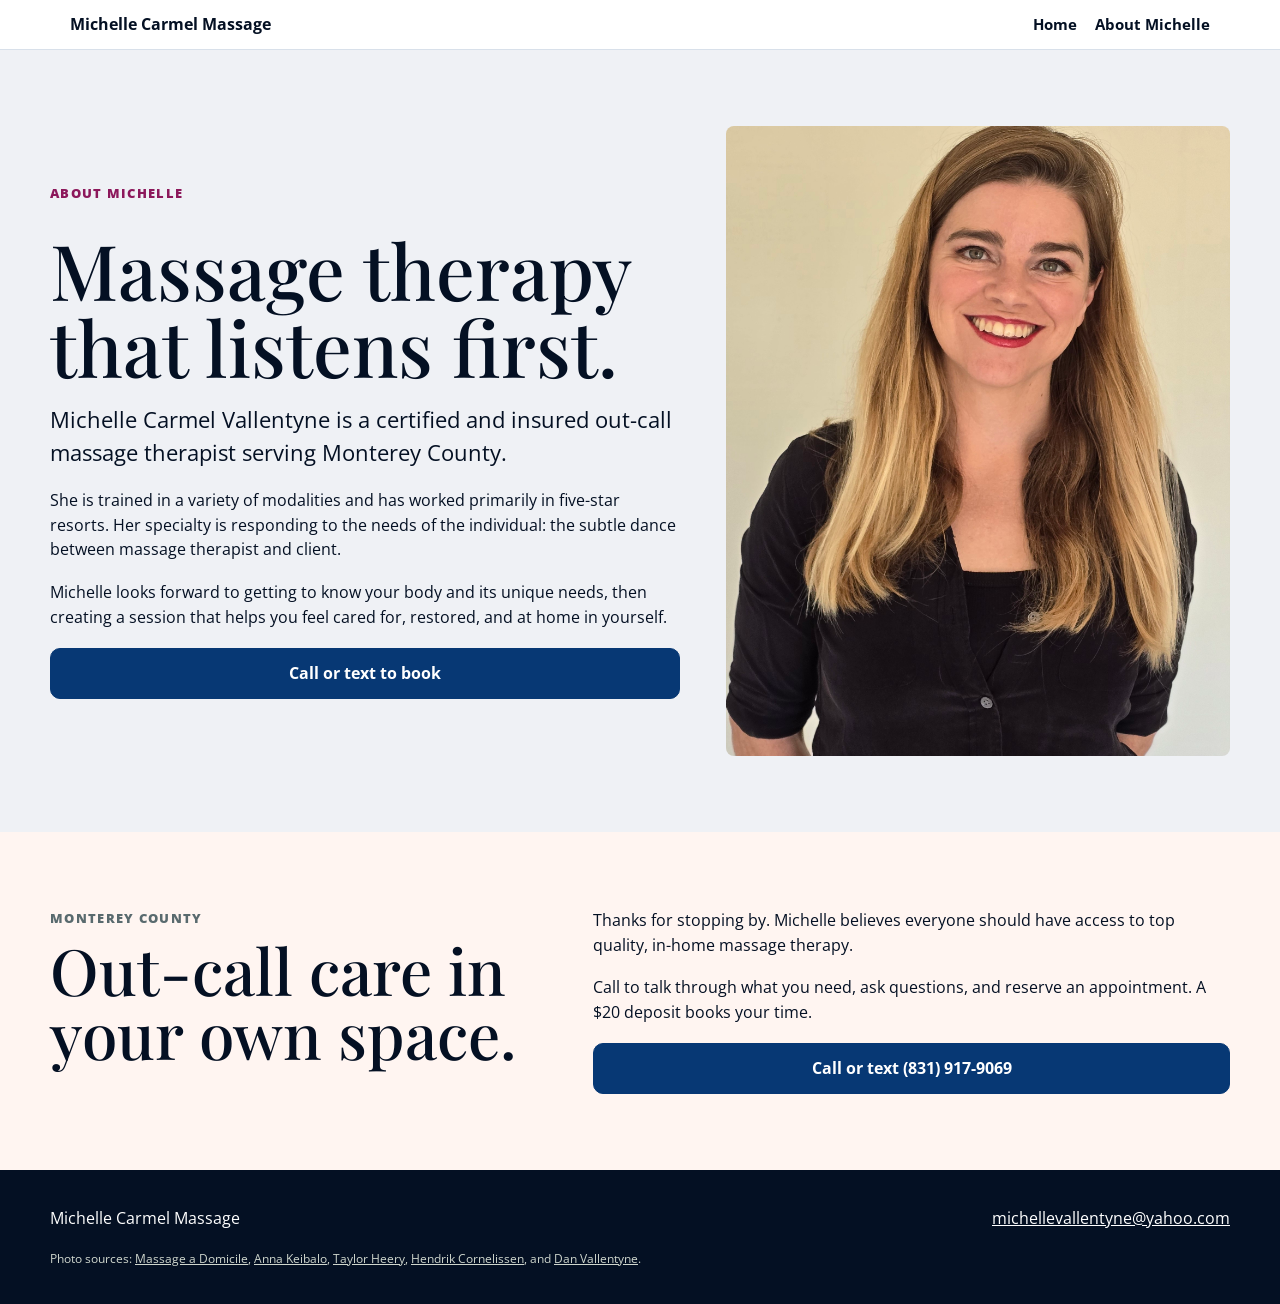
==== about/index.html @ 3d101196 "Build Michelle Carmel Massage site" ====
<!doctype html>
<html lang="en">
<head>
  <meta charset="utf-8">
  <meta name="viewport" content="width=device-width, initial-scale=1">
  <title>About Michelle | Michelle Carmel Massage</title>
  <meta name="description" content="Meet Michelle Carmel Vallentyne, a certified and insured out-call massage therapist serving Monterey County.">
  <link rel="preconnect" href="https://fonts.googleapis.com">
  <link rel="preconnect" href="https://fonts.gstatic.com" crossorigin>
  <link href="https://fonts.googleapis.com/css2?family=Open+Sans:wght@400;600;700&amp;family=Playfair+Display:wght@500;600&amp;display=swap" rel="stylesheet">
  <link rel="stylesheet" href="../styles.css">
</head>
<body>
  <header class="site-header">
    <nav class="nav" aria-label="Primary navigation">
      <a class="brand" href="/">
        <span>Michelle Carmel Massage</span>
      </a>
      <div class="nav-links">
        <a href="/">Home</a>
        <a href="/about/">About Michelle</a>
      </div>
    </nav>
  </header>

  <main>
    <section class="section">
      <div class="container split">
        <div class="copy">
          <p class="eyebrow">About Michelle</p>
          <h1>Massage therapy that listens first.</h1>
          <p class="lead">Michelle Carmel Vallentyne is a certified and insured out-call massage therapist serving Monterey County.</p>
          <p>She is trained in a variety of modalities and has worked primarily in five-star resorts. Her specialty is responding to the needs of the individual: the subtle dance between massage therapist and client.</p>
          <p>Michelle looks forward to getting to know your body and its unique needs, then creating a session that helps you feel cared for, restored, and at home in yourself.</p>
          <a class="button" href="tel:8319179069">Call or text to book</a>
        </div>
        <img src="../media/michelle-portrait-upright.jpg" alt="Michelle Carmel Vallentyne">
      </div>
    </section>

    <section class="section alt">
      <div class="container two-column-text">
        <div>
          <p class="eyebrow">Monterey County</p>
          <h2>Out-call care in your own space.</h2>
        </div>
        <div class="copy">
          <p>Thanks for stopping by. Michelle believes everyone should have access to top quality, in-home massage therapy.</p>
          <p>Call to talk through what you need, ask questions, and reserve an appointment. A $20 deposit books your time.</p>
          <a class="button" href="tel:8319179069">Call or text (831) 917-9069</a>
        </div>
      </div>
    </section>
  </main>

  <footer class="footer">
    <div class="footer-inner">
      <p>Michelle Carmel Massage</p>
      <p><a href="mailto:michellevallentyne@yahoo.com">michellevallentyne@yahoo.com</a></p>
    </div>
    <p class="photo-sources">Photo sources: <a href="https://unsplash.com/photos/massage-is-being-administered-to-a-persons-back-nMVUTY8_gGw">Massage a Domicile</a>, <a href="https://unsplash.com/photos/a-woman-getting-a-foot-massage-from-a-foot-massager-QMgwloa7nQs">Anna Keibalo</a>, <a href="https://unsplash.com/photos/a-woman-laying-on-a-bed-with-hot-stones-on-her-back-_TyrA1RUaiI">Taylor Heery</a>, <a href="https://unsplash.com/photos/sea-waves-on-rock-formation-during-sunrise-eTUSt12fhZY">Hendrik Cornelissen</a>, and <a href="https://photos.google.com/share/AF1QipM1lYgIzQpZOuhpBR0-gj-J_03DL9Nnvnro2id6R2sSTR1xPQQIapzrpnLm9ZrqXQ/photo/AF1QipNnfD1pW17qtRT4gAIb4eRQd_qv3zeB-kaf-RzP?key=SUZTOVNMYjc1VV9HenpOQmlERFlaQzlWWjZFb09R">Dan Vallentyne</a>.</p>
  </footer>
</body>
</html>
---- styles.css ----
:root {
  --bg: #eff1f5;
  --ink: #041023;
  --muted: #596a6e;
  --green: #073874;
  --green-2: #05254d;
  --clay: #8c185b;
  --gold: #11aad6;
  --line: #d8e0ea;
  --white: #ffffff;
  --shadow: 0 16px 36px rgba(4, 16, 35, 0.08);
}

* {
  box-sizing: border-box;
}

body {
  margin: 0;
  background: var(--bg);
  color: var(--ink);
  font-family: "Open Sans", Arial, sans-serif;
  line-height: 1.55;
}

img {
  display: block;
  max-width: 100%;
}

a {
  color: inherit;
}

.site-header {
  position: sticky;
  top: 0;
  z-index: 10;
  background: var(--white);
  border-bottom: 1px solid var(--line);
}

.nav {
  align-items: center;
  display: flex;
  gap: 24px;
  justify-content: space-between;
  margin: 0 auto;
  max-width: 1180px;
  padding: 12px 20px;
}

.brand {
  align-items: center;
  display: flex;
  gap: 14px;
  text-decoration: none;
}

.brand span {
  display: block;
  font-size: 1rem;
  font-weight: 700;
  letter-spacing: 0;
}

.nav-links {
  align-items: center;
  display: flex;
  flex-wrap: wrap;
  gap: 18px;
  justify-content: flex-end;
}

.nav-links a {
  font-size: 0.95rem;
  font-weight: 700;
  text-decoration: none;
}

.button {
  align-items: center;
  background: var(--green);
  border: 1px solid var(--green);
  border-radius: 10px;
  color: var(--white);
  display: inline-flex;
  font-weight: 700;
  justify-content: center;
  min-height: 48px;
  padding: 12px 22px;
  text-decoration: none;
}

.button.secondary {
  background: transparent;
  color: var(--green);
}

.hero {
  background-image: linear-gradient(rgba(4, 16, 35, 0.16), rgba(4, 16, 35, 0.38)), url("media/back-massage.jpg");
  background-position: center 46%;
  background-size: cover;
  color: var(--white);
  min-height: min(720px, 76vh);
  position: relative;
}

.hero::before {
  content: none;
}

.hero-content {
  align-items: flex-start;
  display: flex;
  flex-direction: column;
  gap: 18px;
  justify-content: flex-end;
  margin: 0 auto;
  max-width: 1180px;
  min-height: min(700px, 76vh);
  padding: 110px 20px 70px;
  position: relative;
}

.hero .hero-content {
  align-items: center;
  justify-content: center;
  max-width: 1180px;
  min-height: min(720px, 76vh);
  padding: 96px 20px 72px;
  text-align: center;
}

.hero-logo {
  filter: drop-shadow(0 10px 34px rgba(4, 16, 35, 0.28));
  width: min(680px, 82vw);
}

.hero-copy {
  color: var(--white);
  font-size: clamp(1.08rem, 2vw, 1.35rem);
  max-width: 700px;
  text-shadow: 0 2px 18px rgba(4, 16, 35, 0.42);
}

.eyebrow {
  color: var(--clay);
  font-size: 0.82rem;
  font-weight: 800;
  letter-spacing: 0.1em;
  margin: 0 0 10px;
  text-transform: uppercase;
}

.hero .eyebrow {
  color: var(--clay);
}

h1,
h2,
h3 {
  font-family: "Playfair Display", Georgia, "Times New Roman", serif;
  font-weight: 500;
  letter-spacing: 0;
  line-height: 1;
  margin: 0;
}

h1 {
  font-size: clamp(3.1rem, 7vw, 6.25rem);
  max-width: 820px;
}

.copy h1 {
  font-size: clamp(2.6rem, 6vw, 4.8rem);
}

h2 {
  font-size: clamp(2rem, 5vw, 4.2rem);
}

h3 {
  font-size: 1.55rem;
}

p {
  margin: 0;
}

.lead {
  font-size: clamp(1.08rem, 2vw, 1.35rem);
  max-width: 680px;
}

.section {
  padding: 76px 20px;
}

.section.alt {
  background: #fff5f1;
  color: var(--ink);
}

.container {
  margin: 0 auto;
  max-width: 1180px;
}

.section-heading {
  align-items: end;
  display: grid;
  gap: 22px;
  grid-template-columns: minmax(0, 1.1fr) minmax(260px, 0.6fr);
  margin-bottom: 34px;
}

.section-heading p {
  color: var(--muted);
}

.alt .section-heading p,
.alt .eyebrow {
  color: var(--muted);
}

.treatment-grid {
  display: grid;
  gap: 22px;
  grid-template-columns: repeat(3, minmax(0, 1fr));
}

.card {
  background: var(--white);
  border: 1px solid var(--line);
  border-radius: 8px;
  overflow: hidden;
}

.card img {
  aspect-ratio: 4 / 3;
  height: auto;
  object-fit: cover;
  width: 100%;
}

.card-body {
  display: grid;
  gap: 14px;
  padding: 24px;
}

.price {
  color: var(--clay);
  font-size: 0.95rem;
  font-weight: 800;
  letter-spacing: 0.08em;
  text-transform: uppercase;
}

.split {
  align-items: center;
  display: grid;
  gap: 46px;
  grid-template-columns: minmax(0, 1fr) minmax(320px, 0.8fr);
}

.split.reverse {
  grid-template-columns: minmax(320px, 0.8fr) minmax(0, 1fr);
}

.split img {
  aspect-ratio: 4 / 5;
  border-radius: 8px;
  height: auto;
  object-fit: cover;
  width: 100%;
}

.copy {
  display: grid;
  gap: 18px;
}

.copy ul,
.details-list {
  display: grid;
  gap: 12px;
  margin: 0;
  padding-left: 20px;
}

.callout {
  background: var(--white);
  border-block: 1px solid var(--line);
  padding: 42px 20px;
}

.callout-inner {
  align-items: center;
  display: flex;
  gap: 24px;
  justify-content: space-between;
  margin: 0 auto;
  max-width: 1180px;
}

.callout h2 {
  font-size: clamp(1.8rem, 4vw, 3.2rem);
}

.footer {
  background: #041023;
  color: var(--white);
  padding: 36px 20px;
}

.footer-inner {
  align-items: center;
  display: flex;
  gap: 20px;
  justify-content: space-between;
  margin: 0 auto;
  max-width: 1180px;
}

.photo-sources {
  color: #cfd6cd;
  font-size: 0.78rem;
  line-height: 1.55;
  margin: 18px auto 0;
  max-width: 1180px;
}

.photo-sources a {
  color: inherit;
}

.page-hero {
  background-position: center;
  background-size: cover;
  color: var(--white);
  min-height: 460px;
  position: relative;
}

.page-hero::before {
  background: rgba(4, 16, 35, 0.5);
  content: "";
  inset: 0;
  position: absolute;
}

.page-hero .eyebrow {
  color: #d8e0ea;
}

.page-hero .hero-content {
  min-height: 460px;
}

.two-column-text {
  display: grid;
  gap: 34px;
  grid-template-columns: minmax(0, 0.8fr) minmax(0, 1fr);
}

.detail-panel {
  border-top: 1px solid var(--line);
  display: grid;
  gap: 18px;
  padding-top: 24px;
}

@media (max-width: 820px) {
  .nav,
  .nav-links,
  .callout-inner,
  .footer-inner {
    align-items: flex-start;
    flex-direction: column;
  }

  .nav-links {
    gap: 12px;
  }

  .section-heading,
  .split,
  .split.reverse,
  .treatment-grid,
  .two-column-text {
    grid-template-columns: 1fr;
  }

  .hero {
    background-position: center top;
    min-height: 540px;
  }

  .hero .hero-content {
    min-height: 540px;
    padding: 72px 20px 56px;
  }

  .hero-logo {
    width: min(520px, 88vw);
  }

  .section {
    padding: 58px 20px;
  }
}
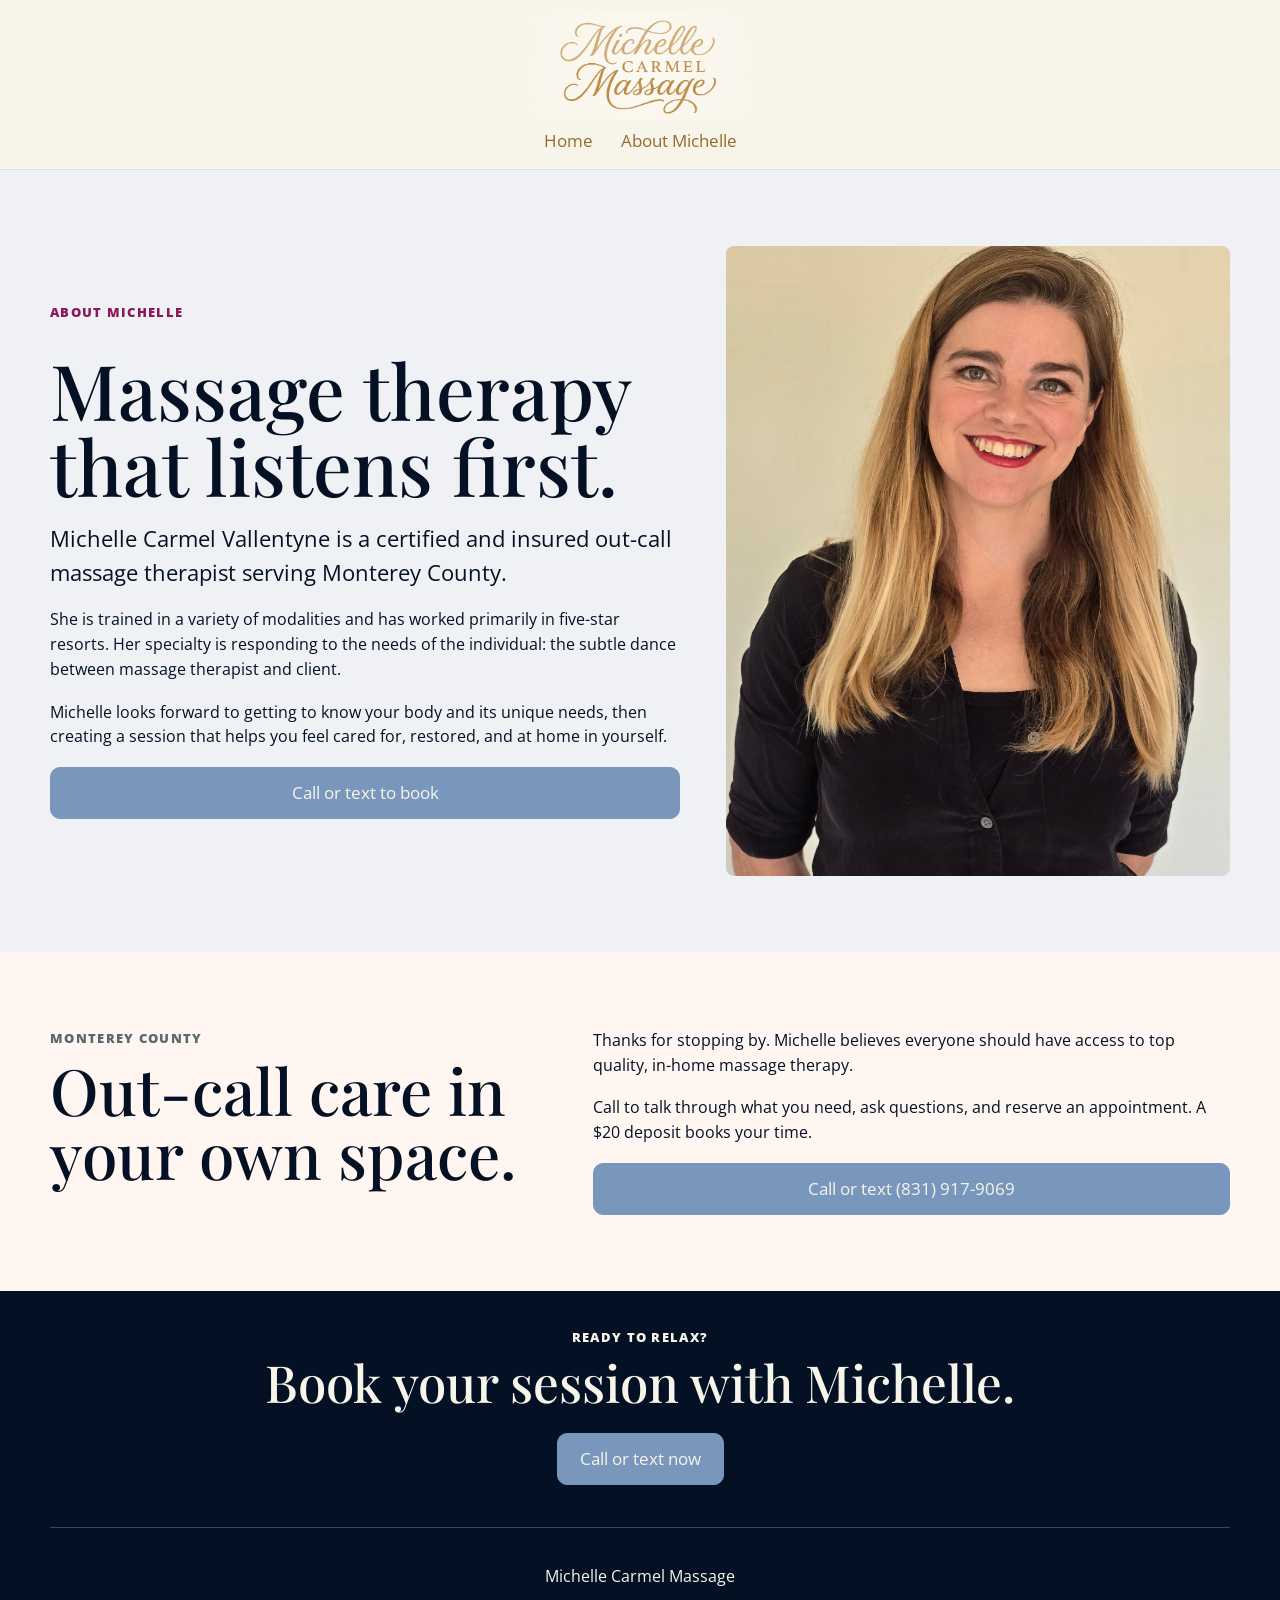
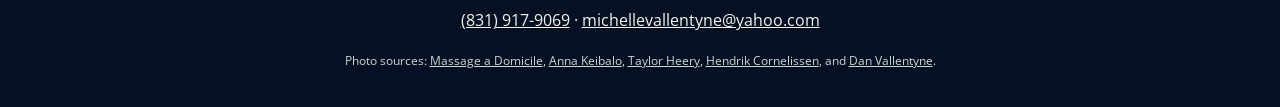
==== commit 2f4aad92: "Refine site navigation and footer" ====
--- a/about/index.html
+++ b/about/index.html
@@ -7,14 +7,14 @@
   <meta name="description" content="Meet Michelle Carmel Vallentyne, a certified and insured out-call massage therapist serving Monterey County.">
   <link rel="preconnect" href="https://fonts.googleapis.com">
   <link rel="preconnect" href="https://fonts.gstatic.com" crossorigin>
-  <link href="https://fonts.googleapis.com/css2?family=Open+Sans:wght@400;600;700&amp;family=Playfair+Display:wght@500;600&amp;display=swap" rel="stylesheet">
+  <link href="https://fonts.googleapis.com/css2?family=Great+Vibes&amp;family=Open+Sans:wght@400;600;700&amp;family=Playfair+Display:wght@500;600&amp;display=swap" rel="stylesheet">
   <link rel="stylesheet" href="../styles.css">
 </head>
 <body>
   <header class="site-header">
     <nav class="nav" aria-label="Primary navigation">
-      <a class="brand" href="/">
-        <span>Michelle Carmel Massage</span>
+      <a class="nav-logo-link" href="/">
+        <img class="nav-logo" src="../media/logo.png" alt="Michelle Carmel Massage">
       </a>
       <div class="nav-links">
         <a href="/">Home</a>
@@ -54,11 +54,19 @@
   </main>
 
   <footer class="footer">
+    <div class="callout-inner footer-callout">
+      <div>
+        <p class="eyebrow">Ready to relax?</p>
+        <h2>Book your session with Michelle.</h2>
+      </div>
+      <a class="button" href="tel:8319179069">Call or text now</a>
+    </div>
     <div class="footer-inner">
       <p>Michelle Carmel Massage</p>
-      <p><a href="mailto:michellevallentyne@yahoo.com">michellevallentyne@yahoo.com</a></p>
+      <p><a href="tel:8319179069">(831) 917-9069</a> · <a href="mailto:michellevallentyne@yahoo.com">michellevallentyne@yahoo.com</a></p>
     </div>
     <p class="photo-sources">Photo sources: <a href="https://unsplash.com/photos/massage-is-being-administered-to-a-persons-back-nMVUTY8_gGw">Massage a Domicile</a>, <a href="https://unsplash.com/photos/a-woman-getting-a-foot-massage-from-a-foot-massager-QMgwloa7nQs">Anna Keibalo</a>, <a href="https://unsplash.com/photos/a-woman-laying-on-a-bed-with-hot-stones-on-her-back-_TyrA1RUaiI">Taylor Heery</a>, <a href="https://unsplash.com/photos/sea-waves-on-rock-formation-during-sunrise-eTUSt12fhZY">Hendrik Cornelissen</a>, and <a href="https://photos.google.com/share/AF1QipM1lYgIzQpZOuhpBR0-gj-J_03DL9Nnvnro2id6R2sSTR1xPQQIapzrpnLm9ZrqXQ/photo/AF1QipNnfD1pW17qtRT4gAIb4eRQd_qv3zeB-kaf-RzP?key=SUZTOVNMYjc1VV9HenpOQmlERFlaQzlWWjZFb09R">Dan Vallentyne</a>.</p>
   </footer>
+  <script src="/nav.js" defer></script>
 </body>
 </html>
--- a/styles.css
+++ b/styles.css
@@ -2,13 +2,14 @@
   --bg: #eff1f5;
   --ink: #041023;
   --muted: #596a6e;
-  --green: #073874;
-  --green-2: #05254d;
+  --green: #7997bd;
+  --green-2: #5f7898;
   --clay: #8c185b;
   --gold: #11aad6;
   --line: #d8e0ea;
-  --white: #ffffff;
+  --white: #f7f5ea;
   --shadow: 0 16px 36px rgba(4, 16, 35, 0.08);
+  --compact-nav-height: 56px;
 }
 
 * {
@@ -43,38 +44,55 @@
 .nav {
   align-items: center;
   display: flex;
-  gap: 24px;
-  justify-content: space-between;
+  flex-direction: column;
+  gap: 8px;
+  justify-content: center;
   margin: 0 auto;
   max-width: 1180px;
-  padding: 12px 20px;
-}
-
-.brand {
-  align-items: center;
-  display: flex;
-  gap: 14px;
+  padding: 10px 20px 14px;
+  transition: gap 0.2s ease, padding 0.2s ease;
+}
+
+.nav-logo-link {
+  display: inline-flex;
+  max-height: 120px;
+  opacity: 1;
+  overflow: hidden;
   text-decoration: none;
-}
-
-.brand span {
-  display: block;
-  font-size: 1rem;
-  font-weight: 700;
-  letter-spacing: 0;
+  transform: translateY(0);
+  transition: max-height 0.24s ease, opacity 0.24s ease, transform 0.24s ease;
+}
+
+.nav-logo {
+  aspect-ratio: 2 / 1;
+  object-fit: cover;
+  width: min(220px, 62vw);
+}
+
+.site-header.logo-hidden .nav {
+  gap: 0;
+  padding-block: 14px;
+}
+
+.site-header.logo-hidden .nav-logo-link {
+  max-height: 0;
+  opacity: 0;
+  pointer-events: none;
+  transform: translateY(-8px);
 }
 
 .nav-links {
   align-items: center;
   display: flex;
   flex-wrap: wrap;
-  gap: 18px;
-  justify-content: flex-end;
+  gap: 28px;
+  justify-content: center;
 }
 
 .nav-links a {
-  font-size: 0.95rem;
-  font-weight: 700;
+  color: #946a2f;
+  font-size: 1.08rem;
+  font-weight: 400;
   text-decoration: none;
 }
 
@@ -85,7 +103,8 @@
   border-radius: 10px;
   color: var(--white);
   display: inline-flex;
-  font-weight: 700;
+  font-size: 1.05rem;
+  font-weight: 400;
   justify-content: center;
   min-height: 48px;
   padding: 12px 22px;
@@ -102,7 +121,7 @@
   background-position: center 46%;
   background-size: cover;
   color: var(--white);
-  min-height: min(720px, 76vh);
+  min-height: calc(100svh - var(--compact-nav-height));
   position: relative;
 }
 
@@ -125,10 +144,10 @@
 
 .hero .hero-content {
   align-items: center;
-  justify-content: center;
-  max-width: 1180px;
-  min-height: min(720px, 76vh);
-  padding: 96px 20px 72px;
+  justify-content: flex-start;
+  max-width: 1180px;
+  min-height: calc(100svh - var(--compact-nav-height));
+  padding: 48px 20px 72px;
   text-align: center;
 }
 
@@ -290,12 +309,6 @@
   padding-left: 20px;
 }
 
-.callout {
-  background: var(--white);
-  border-block: 1px solid var(--line);
-  padding: 42px 20px;
-}
-
 .callout-inner {
   align-items: center;
   display: flex;
@@ -305,23 +318,37 @@
   max-width: 1180px;
 }
 
-.callout h2 {
-  font-size: clamp(1.8rem, 4vw, 3.2rem);
-}
-
 .footer {
   background: #041023;
   color: var(--white);
   padding: 36px 20px;
 }
 
+.footer-callout {
+  align-items: center;
+  border-bottom: 1px solid rgba(247, 245, 234, 0.24);
+  flex-direction: column;
+  margin-bottom: 36px;
+  padding-bottom: 42px;
+  text-align: center;
+}
+
+.footer-callout .eyebrow {
+  color: var(--white);
+}
+
+.footer-callout h2 {
+  font-size: clamp(1.8rem, 4vw, 3.2rem);
+}
+
 .footer-inner {
   align-items: center;
-  display: flex;
+  display: grid;
   gap: 20px;
-  justify-content: space-between;
+  justify-items: center;
   margin: 0 auto;
   max-width: 1180px;
+  text-align: center;
 }
 
 .photo-sources {
@@ -330,6 +357,7 @@
   line-height: 1.55;
   margin: 18px auto 0;
   max-width: 1180px;
+  text-align: center;
 }
 
 .photo-sources a {
@@ -395,12 +423,12 @@
 
   .hero {
     background-position: center top;
-    min-height: 540px;
+    min-height: max(460px, calc(100svh - var(--compact-nav-height)));
   }
 
   .hero .hero-content {
-    min-height: 540px;
-    padding: 72px 20px 56px;
+    min-height: max(460px, calc(100svh - var(--compact-nav-height)));
+    padding: 40px 20px 56px;
   }
 
   .hero-logo {
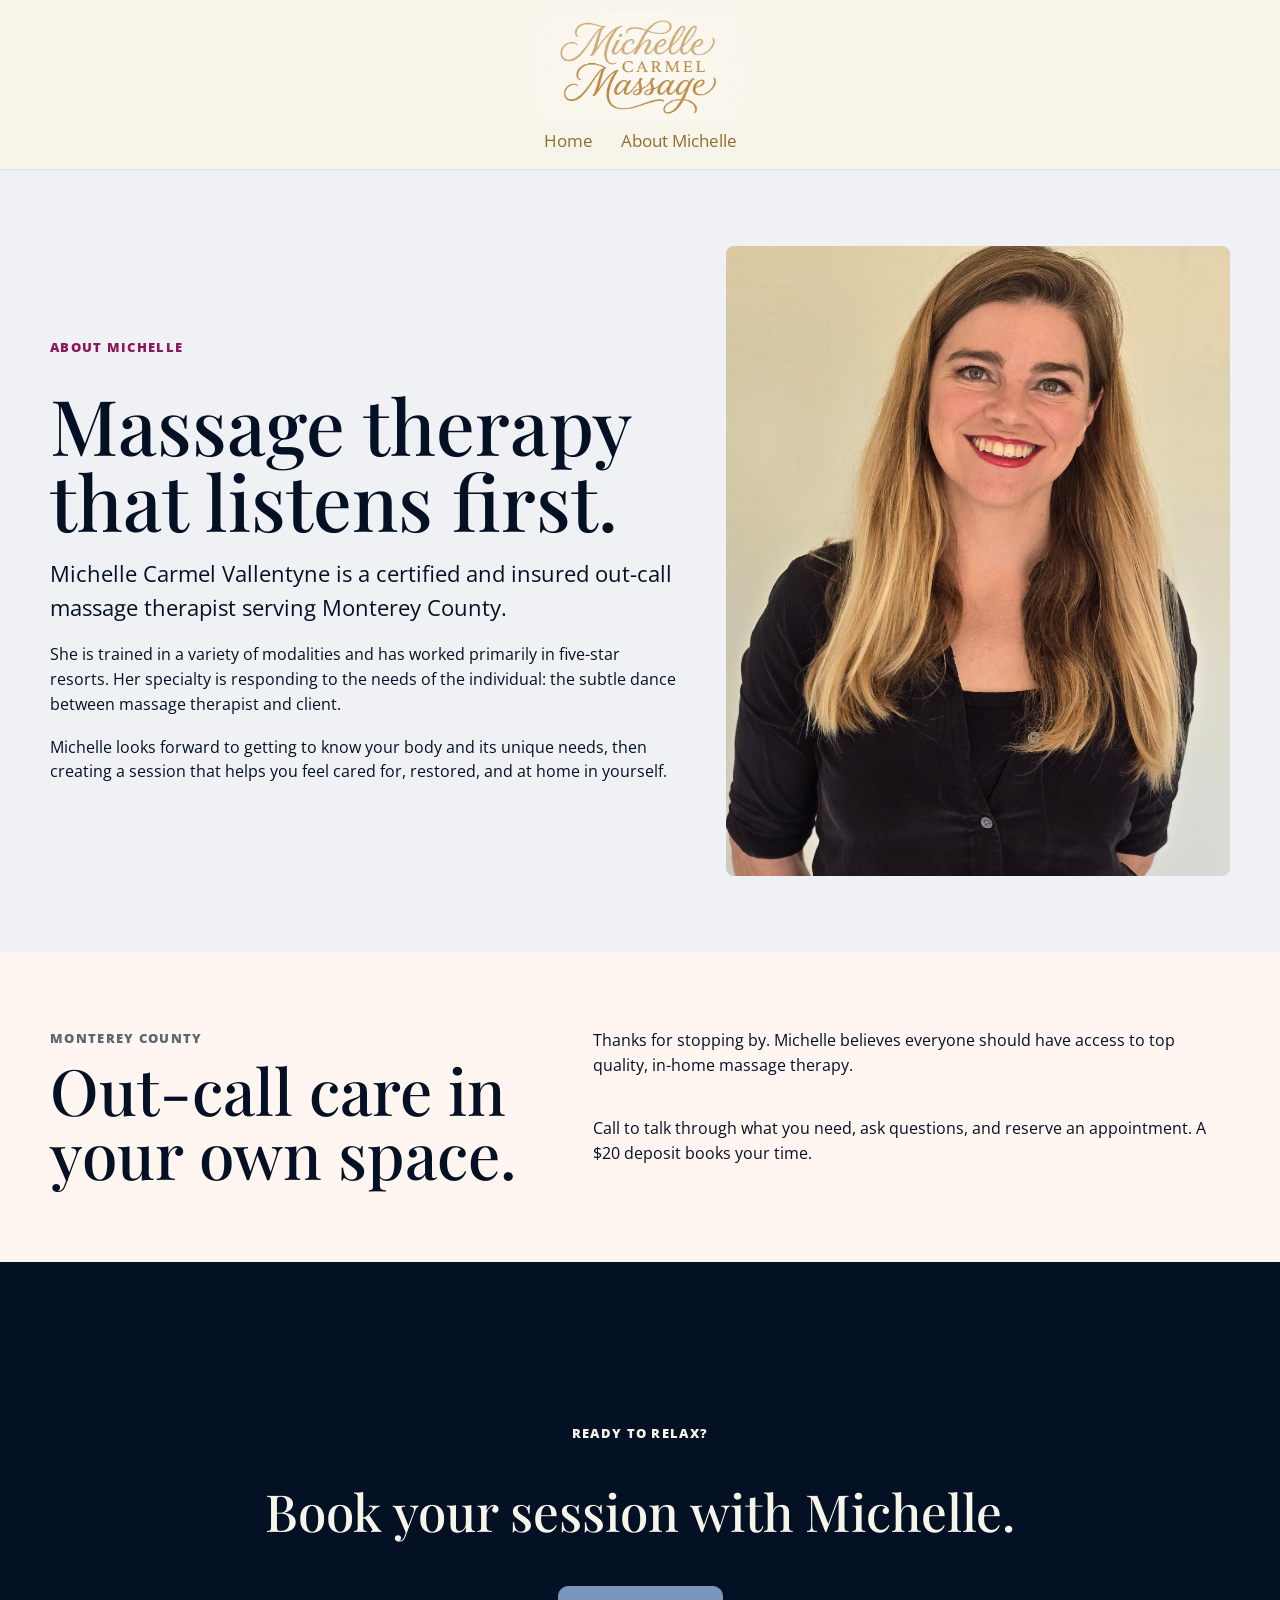
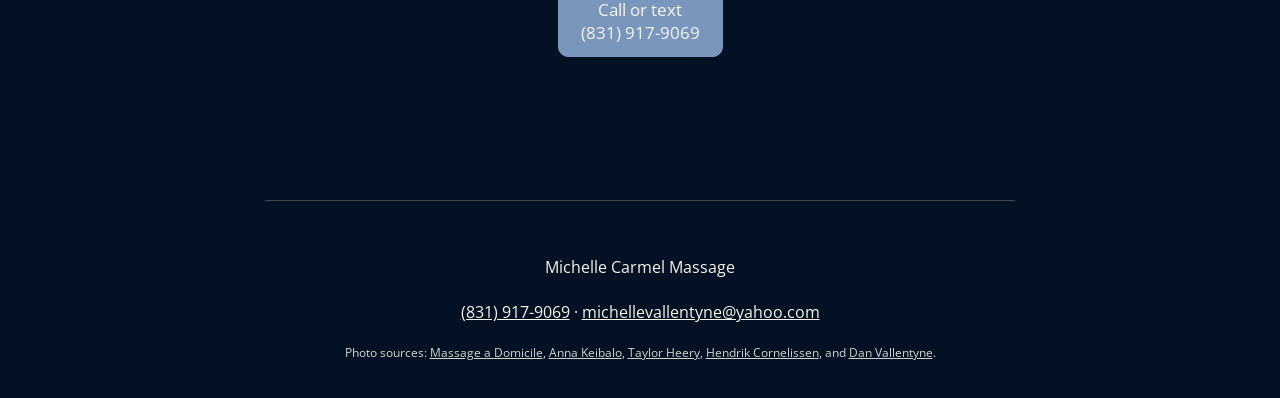
==== commit b4788b20: "Refine footer CTAs and homepage sections" ====
--- a/about/index.html
+++ b/about/index.html
@@ -32,7 +32,6 @@
           <p class="lead">Michelle Carmel Vallentyne is a certified and insured out-call massage therapist serving Monterey County.</p>
           <p>She is trained in a variety of modalities and has worked primarily in five-star resorts. Her specialty is responding to the needs of the individual: the subtle dance between massage therapist and client.</p>
           <p>Michelle looks forward to getting to know your body and its unique needs, then creating a session that helps you feel cared for, restored, and at home in yourself.</p>
-          <a class="button" href="tel:8319179069">Call or text to book</a>
         </div>
         <img src="../media/michelle-portrait-upright.jpg" alt="Michelle Carmel Vallentyne">
       </div>
@@ -47,7 +46,6 @@
         <div class="copy">
           <p>Thanks for stopping by. Michelle believes everyone should have access to top quality, in-home massage therapy.</p>
           <p>Call to talk through what you need, ask questions, and reserve an appointment. A $20 deposit books your time.</p>
-          <a class="button" href="tel:8319179069">Call or text (831) 917-9069</a>
         </div>
       </div>
     </section>
@@ -59,7 +57,7 @@
         <p class="eyebrow">Ready to relax?</p>
         <h2>Book your session with Michelle.</h2>
       </div>
-      <a class="button" href="tel:8319179069">Call or text now</a>
+      <a class="button" href="tel:8319179069"><span>Call or text</span><span>(831) 917-9069</span></a>
     </div>
     <div class="footer-inner">
       <p>Michelle Carmel Massage</p>
--- a/styles.css
+++ b/styles.css
@@ -10,6 +10,7 @@
   --white: #f7f5ea;
   --shadow: 0 16px 36px rgba(4, 16, 35, 0.08);
   --compact-nav-height: 56px;
+  --expanded-nav-height: 164px;
 }
 
 * {
@@ -216,11 +217,19 @@
   padding: 76px 20px;
 }
 
+.treatments-section {
+  background: #fff5f1;
+}
+
 .section.alt {
   background: #fff5f1;
   color: var(--ink);
 }
 
+.section.alt.certified-section {
+  background: #fff;
+}
+
 .container {
   margin: 0 auto;
   max-width: 1180px;
@@ -250,7 +259,7 @@
 }
 
 .card {
-  background: var(--white);
+  background: #fff;
   border: 1px solid var(--line);
   border-radius: 8px;
   overflow: hidden;
@@ -321,6 +330,9 @@
 .footer {
   background: #041023;
   color: var(--white);
+  display: flex;
+  flex-direction: column;
+  min-height: calc(100svh - var(--expanded-nav-height));
   padding: 36px 20px;
 }
 
@@ -328,9 +340,22 @@
   align-items: center;
   border-bottom: 1px solid rgba(247, 245, 234, 0.24);
   flex-direction: column;
-  margin-bottom: 36px;
-  padding-bottom: 42px;
+  flex: 1;
+  gap: 44px;
+  margin-bottom: 54px;
+  padding: 54px 0 72px;
   text-align: center;
+  justify-content: center;
+}
+
+.footer-callout > div {
+  display: grid;
+  gap: 28px;
+}
+
+.footer-callout .button {
+  flex-direction: column;
+  line-height: 1.35;
 }
 
 .footer-callout .eyebrow {
@@ -339,6 +364,7 @@
 
 .footer-callout h2 {
   font-size: clamp(1.8rem, 4vw, 3.2rem);
+  line-height: 1.18;
 }
 
 .footer-inner {
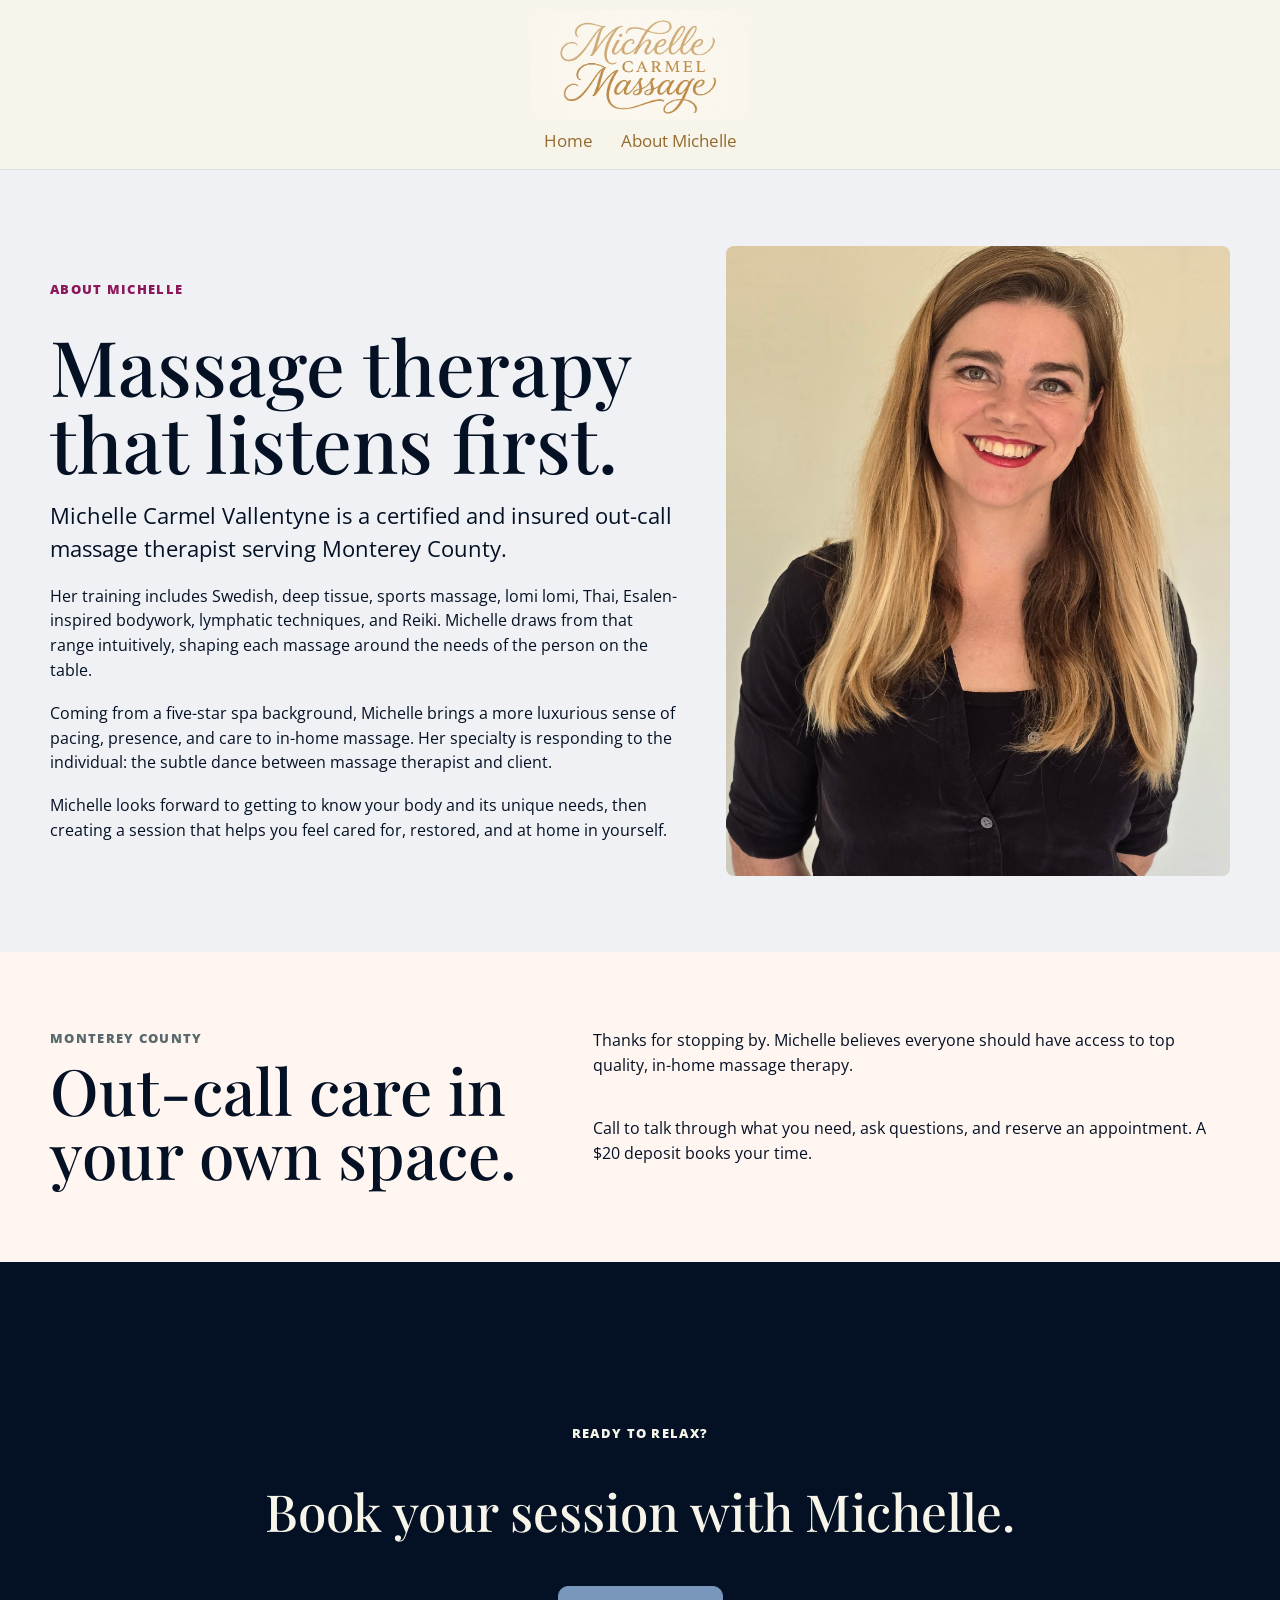
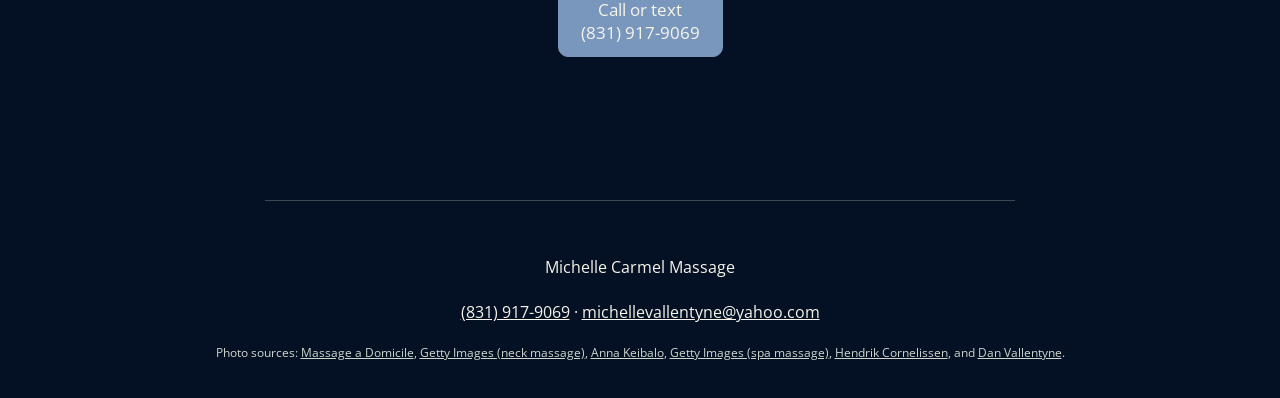
==== commit 113ab95f: "Update massage site content and media" ====
--- a/about/index.html
+++ b/about/index.html
@@ -5,6 +5,14 @@
   <meta name="viewport" content="width=device-width, initial-scale=1">
   <title>About Michelle | Michelle Carmel Massage</title>
   <meta name="description" content="Meet Michelle Carmel Vallentyne, a certified and insured out-call massage therapist serving Monterey County.">
+  <!-- Google tag (gtag.js) -->
+  <script async src="https://www.googletagmanager.com/gtag/js?id=G-4W7T8YLLMF"></script>
+  <script>
+    window.dataLayer = window.dataLayer || [];
+    function gtag(){dataLayer.push(arguments);}
+    gtag('js', new Date());
+    gtag('config', 'G-4W7T8YLLMF');
+  </script>
   <link rel="preconnect" href="https://fonts.googleapis.com">
   <link rel="preconnect" href="https://fonts.gstatic.com" crossorigin>
   <link href="https://fonts.googleapis.com/css2?family=Great+Vibes&amp;family=Open+Sans:wght@400;600;700&amp;family=Playfair+Display:wght@500;600&amp;display=swap" rel="stylesheet">
@@ -30,7 +38,8 @@
           <p class="eyebrow">About Michelle</p>
           <h1>Massage therapy that listens first.</h1>
           <p class="lead">Michelle Carmel Vallentyne is a certified and insured out-call massage therapist serving Monterey County.</p>
-          <p>She is trained in a variety of modalities and has worked primarily in five-star resorts. Her specialty is responding to the needs of the individual: the subtle dance between massage therapist and client.</p>
+          <p>Her training includes Swedish, deep tissue, sports massage, lomi lomi, Thai, Esalen-inspired bodywork, lymphatic techniques, and Reiki. Michelle draws from that range intuitively, shaping each massage around the needs of the person on the table.</p>
+          <p>Coming from a five-star spa background, Michelle brings a more luxurious sense of pacing, presence, and care to in-home massage. Her specialty is responding to the individual: the subtle dance between massage therapist and client.</p>
           <p>Michelle looks forward to getting to know your body and its unique needs, then creating a session that helps you feel cared for, restored, and at home in yourself.</p>
         </div>
         <img src="../media/michelle-portrait-upright.jpg" alt="Michelle Carmel Vallentyne">
@@ -63,7 +72,7 @@
       <p>Michelle Carmel Massage</p>
       <p><a href="tel:8319179069">(831) 917-9069</a> · <a href="mailto:michellevallentyne@yahoo.com">michellevallentyne@yahoo.com</a></p>
     </div>
-    <p class="photo-sources">Photo sources: <a href="https://unsplash.com/photos/massage-is-being-administered-to-a-persons-back-nMVUTY8_gGw">Massage a Domicile</a>, <a href="https://unsplash.com/photos/a-woman-getting-a-foot-massage-from-a-foot-massager-QMgwloa7nQs">Anna Keibalo</a>, <a href="https://unsplash.com/photos/a-woman-laying-on-a-bed-with-hot-stones-on-her-back-_TyrA1RUaiI">Taylor Heery</a>, <a href="https://unsplash.com/photos/sea-waves-on-rock-formation-during-sunrise-eTUSt12fhZY">Hendrik Cornelissen</a>, and <a href="https://photos.google.com/share/AF1QipM1lYgIzQpZOuhpBR0-gj-J_03DL9Nnvnro2id6R2sSTR1xPQQIapzrpnLm9ZrqXQ/photo/AF1QipNnfD1pW17qtRT4gAIb4eRQd_qv3zeB-kaf-RzP?key=SUZTOVNMYjc1VV9HenpOQmlERFlaQzlWWjZFb09R">Dan Vallentyne</a>.</p>
+    <p class="photo-sources">Photo sources: <a href="https://unsplash.com/photos/massage-is-being-administered-to-a-persons-back-nMVUTY8_gGw">Massage a Domicile</a>, <a href="https://unsplash.com/photos/close-up-of-therapist-massaging-mans-neck-during-spa-treatment-AZQ9XdI86JI">Getty Images (neck massage)</a>, <a href="https://unsplash.com/photos/a-woman-getting-a-foot-massage-from-a-foot-massager-QMgwloa7nQs">Anna Keibalo</a>, <a href="https://unsplash.com/photos/close-up-of-woman-relaxing-during-spa-massage-in-spa-salon-TM6QiGEzifc">Getty Images (spa massage)</a>, <a href="https://unsplash.com/photos/sea-waves-on-rock-formation-during-sunrise-eTUSt12fhZY">Hendrik Cornelissen</a>, and <a href="https://photos.google.com/share/AF1QipM1lYgIzQpZOuhpBR0-gj-J_03DL9Nnvnro2id6R2sSTR1xPQQIapzrpnLm9ZrqXQ/photo/AF1QipNnfD1pW17qtRT4gAIb4eRQd_qv3zeB-kaf-RzP?key=SUZTOVNMYjc1VV9HenpOQmlERFlaQzlWWjZFb09R">Dan Vallentyne</a>.</p>
   </footer>
   <script src="/nav.js" defer></script>
 </body>
--- a/styles.css
+++ b/styles.css
@@ -255,7 +255,8 @@
 .treatment-grid {
   display: grid;
   gap: 22px;
-  grid-template-columns: repeat(3, minmax(0, 1fr));
+  grid-template-columns: minmax(0, 680px);
+  justify-content: center;
 }
 
 .card {
@@ -308,6 +309,20 @@
 .copy {
   display: grid;
   gap: 18px;
+}
+
+.massage-gallery {
+  display: grid;
+  gap: 12px;
+  grid-template-columns: repeat(4, minmax(0, 1fr));
+}
+
+.massage-gallery img {
+  aspect-ratio: 1;
+  border-radius: 8px;
+  height: auto;
+  object-fit: cover;
+  width: 100%;
 }
 
 .copy ul,
@@ -419,6 +434,112 @@
   grid-template-columns: minmax(0, 0.8fr) minmax(0, 1fr);
 }
 
+.product-story {
+  background: var(--white);
+}
+
+.story-intro {
+  align-items: end;
+  display: grid;
+  gap: 46px;
+  grid-template-columns: minmax(0, 0.9fr) minmax(0, 1fr);
+  margin-bottom: 42px;
+}
+
+.story-step img {
+  aspect-ratio: 4 / 5;
+  border-radius: 8px;
+  height: 100%;
+  object-fit: cover;
+  width: 100%;
+}
+
+.story-band {
+  padding: 76px 20px;
+}
+
+.story-band.alt,
+.benefits-section {
+  background: #fff5f1;
+}
+
+.story-step {
+  align-items: center;
+  display: grid;
+  gap: 54px;
+  grid-template-columns: minmax(0, 0.95fr) minmax(0, 1.05fr);
+}
+
+.story-step.reverse {
+  grid-template-columns: minmax(0, 1.05fr) minmax(0, 0.95fr);
+}
+
+.benefit-list {
+  display: grid;
+  gap: 22px;
+  grid-template-columns: repeat(4, minmax(0, 1fr));
+  list-style: none;
+  margin: 0;
+  padding: 0;
+}
+
+.benefit-list li {
+  border-top: 1px solid var(--line);
+  padding-top: 18px;
+}
+
+.pricing-panel {
+  align-items: end;
+  border-top: 1px solid var(--line);
+  display: grid;
+  gap: 34px;
+  grid-template-columns: minmax(0, 1fr) minmax(280px, 0.7fr);
+  margin-top: 42px;
+  padding-top: 32px;
+}
+
+.price-slider {
+  display: grid;
+  gap: 14px;
+}
+
+.price-slider label {
+  color: var(--muted);
+  font-size: 0.95rem;
+}
+
+.price-slider input {
+  accent-color: var(--green);
+  width: 100%;
+}
+
+.price-slider-meta {
+  align-items: center;
+  display: grid;
+  gap: 12px;
+  grid-template-columns: 1fr auto 1fr;
+}
+
+.price-slider-meta span:last-child {
+  text-align: right;
+}
+
+.price-slider output {
+  color: var(--clay);
+  font-size: 1.4rem;
+  font-weight: 700;
+}
+
+.booking-panel {
+  align-items: center;
+  border-top: 1px solid var(--line);
+  display: flex;
+  gap: 24px;
+  justify-content: space-between;
+  margin-top: 42px;
+  padding-top: 32px;
+}
+
 .detail-panel {
   border-top: 1px solid var(--line);
   display: grid;
@@ -427,24 +548,56 @@
 }
 
 @media (max-width: 820px) {
-  .nav,
-  .nav-links,
+  :root {
+    --expanded-nav-height: calc(min(110px, 31vw) + 60px);
+  }
+
   .callout-inner,
   .footer-inner {
     align-items: flex-start;
     flex-direction: column;
   }
 
+  .nav {
+    text-align: center;
+  }
+
   .nav-links {
+    flex-direction: row;
+    flex-wrap: nowrap;
     gap: 12px;
+    justify-content: center;
+    width: 100%;
+  }
+
+  .footer-callout {
+    align-items: center;
+  }
+
+  .footer-callout .button {
+    align-self: center;
+  }
+
+  .massage-gallery {
+    grid-template-columns: repeat(2, minmax(0, 1fr));
   }
 
   .section-heading,
   .split,
   .split.reverse,
   .treatment-grid,
+  .story-intro,
+  .story-step,
+  .story-step.reverse,
+  .benefit-list,
+  .pricing-panel,
   .two-column-text {
     grid-template-columns: 1fr;
+  }
+
+  .booking-panel {
+    align-items: flex-start;
+    flex-direction: column;
   }
 
   .hero {
